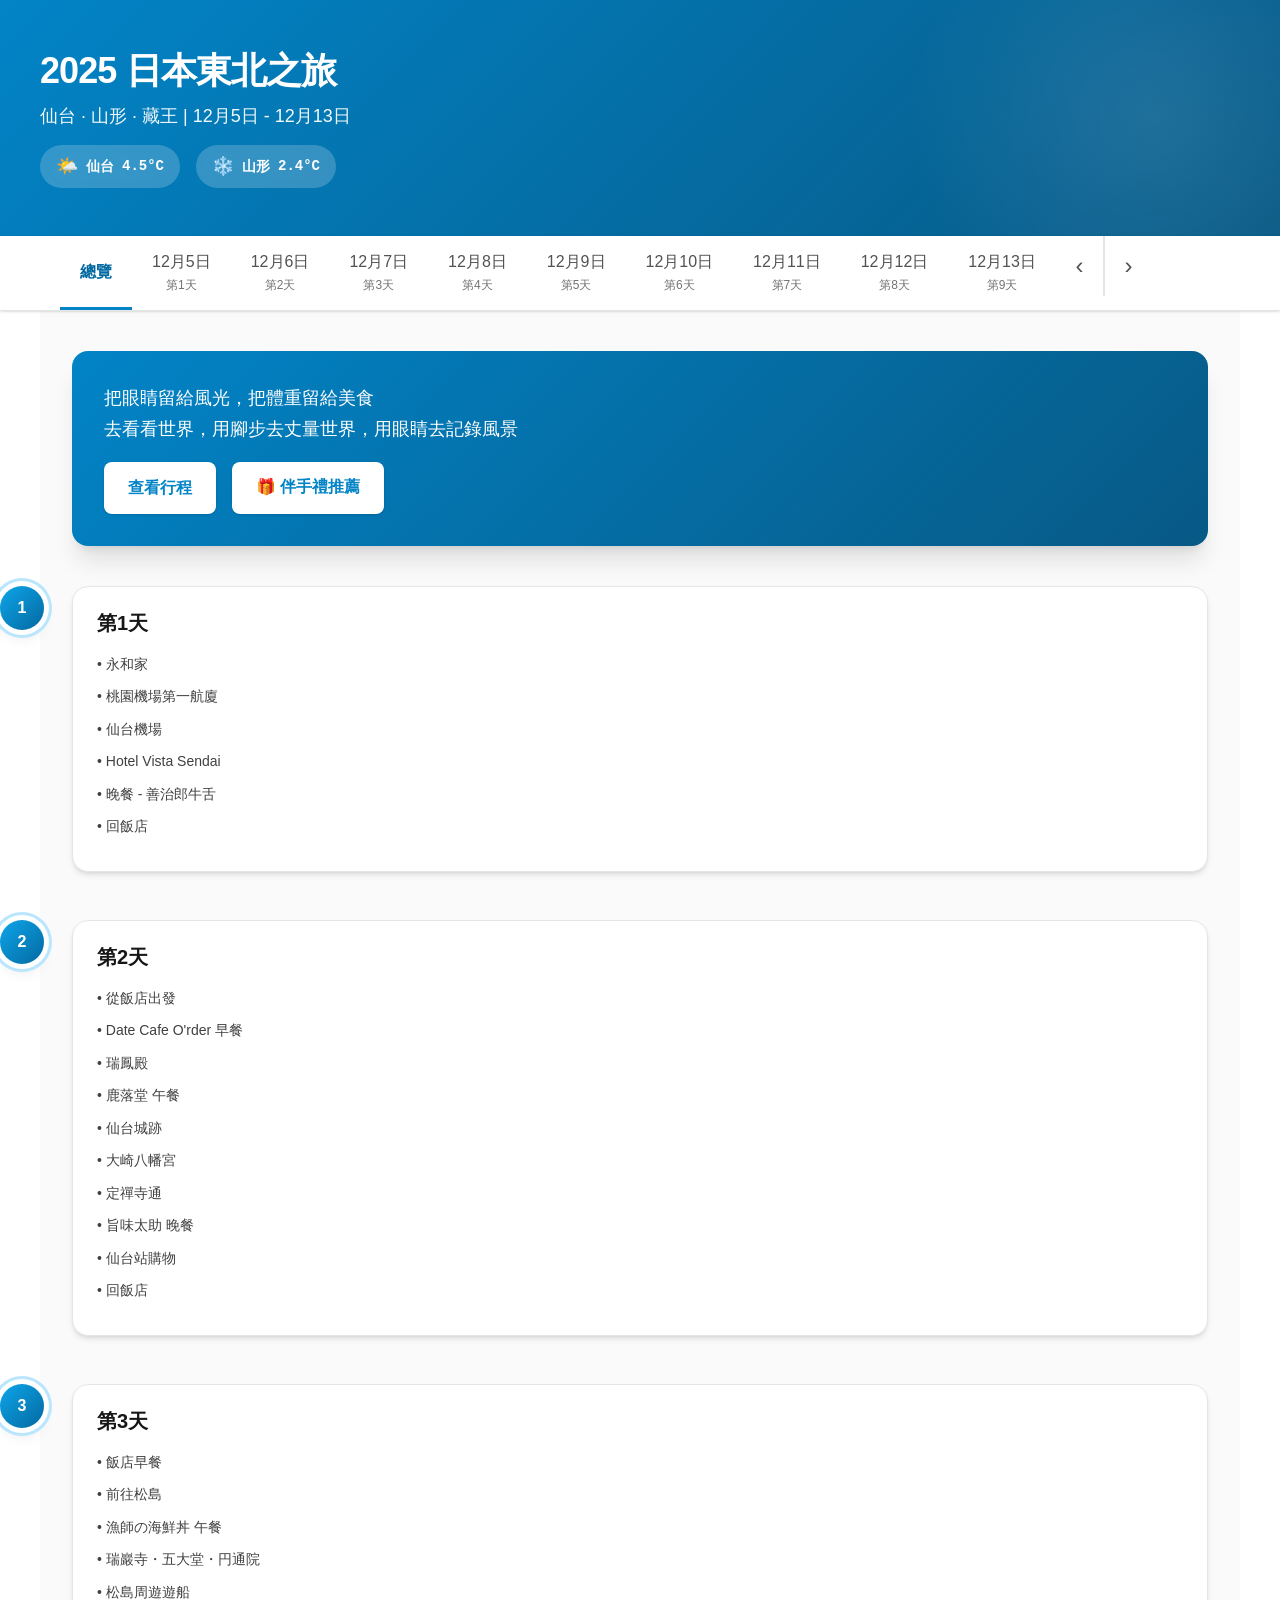
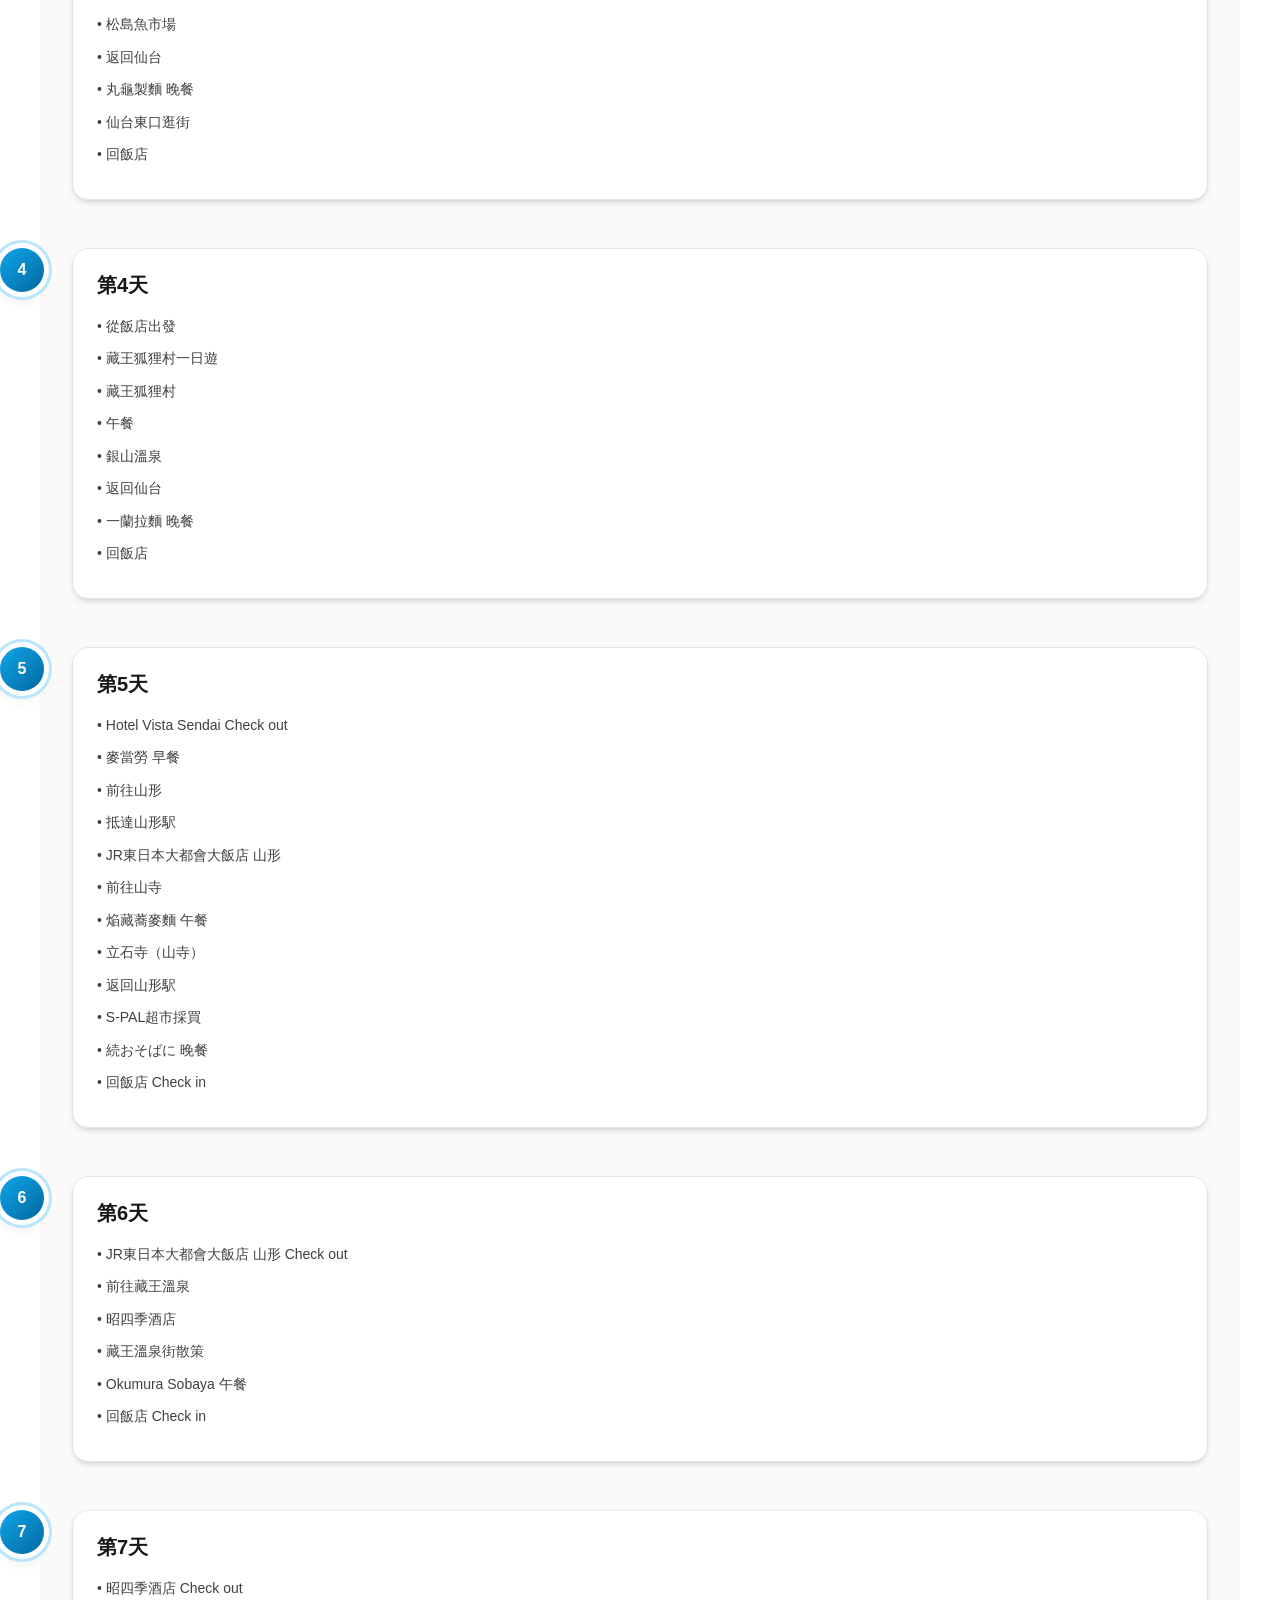
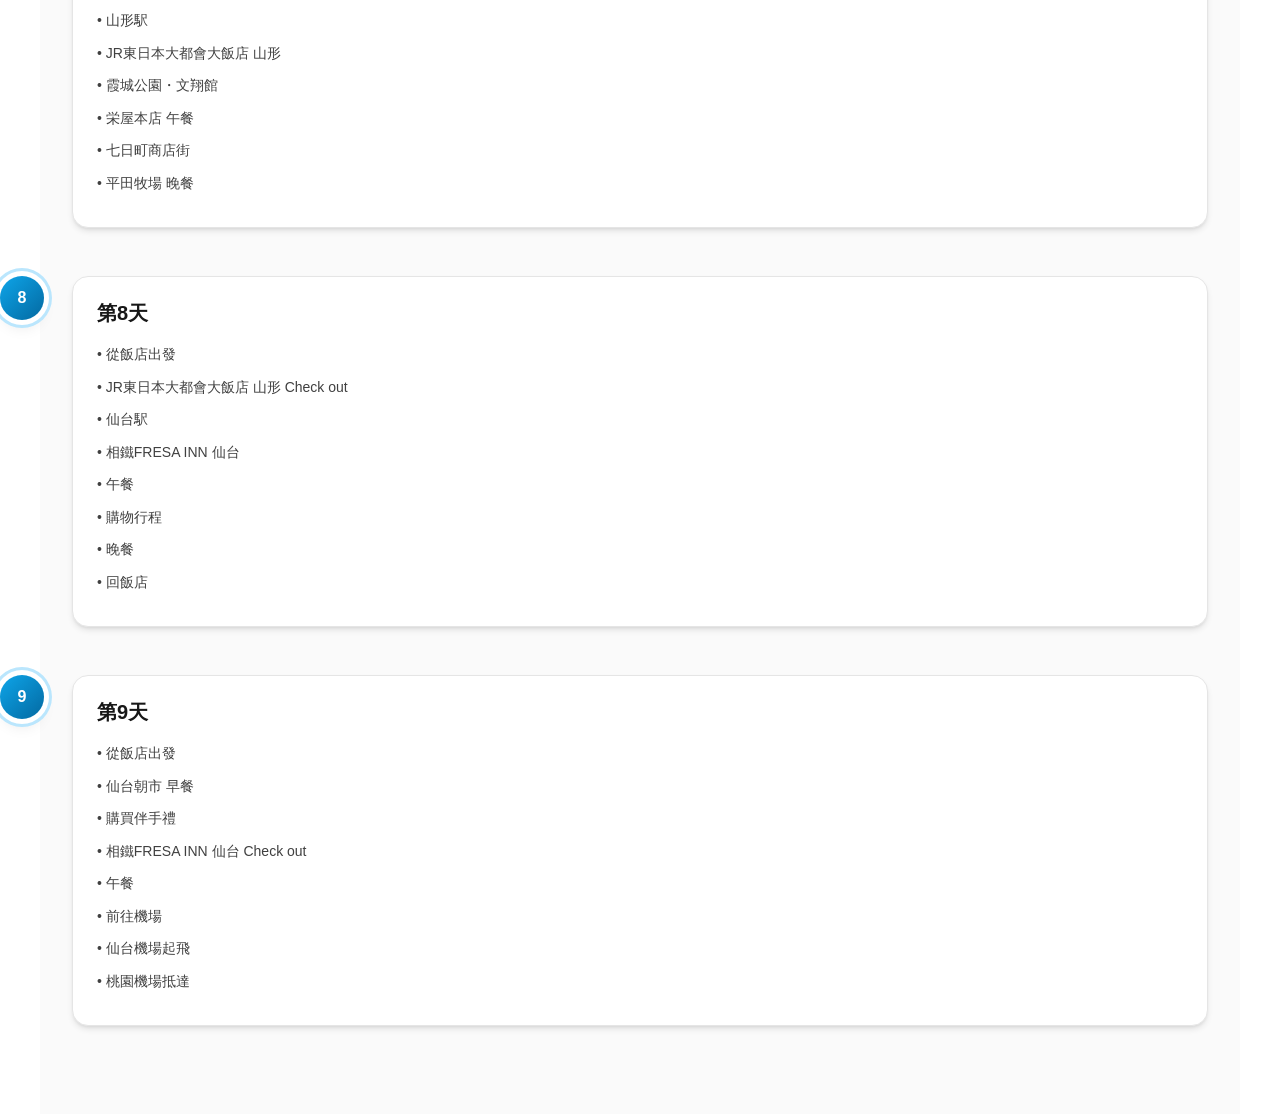
==== index.html @ e62b0684 "feat:init" ====
<!DOCTYPE html>
<html lang="zh-TW">
<head>
    <meta charset="UTF-8">
    <meta name="viewport" content="width=device-width, initial-scale=1.0">
    <title>行程 - 2025日本東北之旅</title>
    <link rel="stylesheet" href="design-system.css?v=5">
</head>
<body>
    <div class="container">
        <!-- Header -->
        <header class="header">
            <div class="header-content">
                <h1 class="header-title">2025 日本東北之旅</h1>
                <p class="header-subtitle">仙台 · 山形 · 藏王 | 12月5日 - 12月13日</p>
                <div class="weather-summary" id="weather-summary"></div>
            </div>
        </header>

        <!-- Tabs -->
        <div class="tabs">
            <button class="tab-btn active" data-tab="overview">總覽</button>
            <button class="tab-btn" data-tab="day-1">12月5日<br><span class="day-label">第1天</span></button>
            <button class="tab-btn" data-tab="day-2">12月6日<br><span class="day-label">第2天</span></button>
            <button class="tab-btn" data-tab="day-3">12月7日<br><span class="day-label">第3天</span></button>
            <button class="tab-btn" data-tab="day-4">12月8日<br><span class="day-label">第4天</span></button>
            <button class="tab-btn" data-tab="day-5">12月9日<br><span class="day-label">第5天</span></button>
            <button class="tab-btn" data-tab="day-6">12月10日<br><span class="day-label">第6天</span></button>
            <button class="tab-btn" data-tab="day-7">12月11日<br><span class="day-label">第7天</span></button>
            <button class="tab-btn" data-tab="day-8">12月12日<br><span class="day-label">第8天</span></button>
            <button class="tab-btn" data-tab="day-9">12月13日<br><span class="day-label">第9天</span></button>
            <button class="nav-arrow left" id="prevTab">‹</button>
            <button class="nav-arrow right" id="nextTab">›</button>
        </div>

        <!-- Content Area -->
        <div class="content">
            <!-- Overview Tab -->
            <div class="tab-content active" id="overview">
                <div class="overview-stats">
                    <p>把眼睛留給風光，把體重留給美食</p>
                    <p>去看看世界，用腳步去丈量世界，用眼睛去記錄風景</p>
                    <div class="overview-buttons">
                        <a href="https://docs.google.com/document/d/1VQ8YaB3IYx-JhTkaLkcdbFJiMRrbsyjpZIm2yDQahhA/edit?tab=t.0" target="_blank" class="overview-btn">查看行程</a>
                        <button onclick="toggleSouvenirs()" class="overview-btn souvenir-btn">🎁 伴手禮推薦</button>
                    </div>
                </div>

                <!-- Souvenirs Section -->
                <div id="souvenirs-section" class="souvenirs-section" style="display: none;">
                    <div class="souvenirs-header">
                        <h2>🎁 精選伴手禮推薦</h2>
                        <p>帶回最道地的仙台・山形風味</p>
                    </div>

                    <!-- Filters -->
                    <div class="souvenir-filters">
                        <div class="filter-group">
                            <label class="filter-label">📍 地區</label>
                            <div id="location-filters" class="filter-buttons"></div>
                        </div>
                        <div class="filter-group">
                            <label class="filter-label">🏷️ 分類</label>
                            <div id="category-filters" class="filter-buttons"></div>
                        </div>
                    </div>

                    <!-- Stats -->
                    <div id="souvenir-stats" class="souvenir-stats"></div>

                    <!-- Grid -->
                    <div id="souvenirs-grid" class="souvenirs-grid"></div>
                </div>

                <div id="overview-timeline"></div>
            </div>

            <!-- Day Tabs -->
            <div class="tab-content" id="day-1">
                <div class="day-header">
                    <h2 class="day-title">第1天</h2>
                    <p class="day-date">2025/12/5 (週五)</p>
                    <p class="day-summary">台北出發 → 仙台機場 → 入住Hotel Vista Sendai → 品嚐仙台名物牛舌</p>
                    <p class="departure-time">出發時間：08:00</p>
                </div>
                <div class="timeline" id="timeline-day-1"></div>
            </div>

            <div class="tab-content" id="day-2">
                <div class="day-header">
                    <h2 class="day-title">第2天</h2>
                    <p class="day-date">2025/12/6 (週六)</p>
                    <p class="day-summary">仙台市區觀光 → 瑞鳳殿 → 仙台城跡 → 大崎八幡宮 → 定禪寺通光之樂章</p>
                    <p class="departure-time">出發時間：09:00</p>
                </div>
                <div class="timeline" id="timeline-day-2"></div>
            </div>

            <div class="tab-content" id="day-3">
                <div class="day-header">
                    <h2 class="day-title">第3天</h2>
                    <p class="day-date">2025/12/7 (週日)</p>
                    <p class="day-summary">松島一日遊 → 松島海岸 → 瑞巖寺・円通院 → 松島遊船 → 海鮮美食</p>
                    <p class="departure-time">出發時間：09:30</p>
                </div>
                <div class="timeline" id="timeline-day-3"></div>
            </div>

            <div class="tab-content" id="day-4">
                <div class="day-header">
                    <h2 class="day-title">第4天</h2>
                    <p class="day-date">2025/12/8 (週一)</p>
                    <p class="day-summary">藏王狐狸村一日遊 → 與狐狸互動 → 銀山溫泉散策 → 大正浪漫街景</p>
                    <p class="departure-time">出發時間：08:30</p>
                </div>
                <div class="timeline" id="timeline-day-4"></div>
            </div>

            <div class="tab-content" id="day-5">
                <div class="day-header">
                    <h2 class="day-title">第5天</h2>
                    <p class="day-date">2025/12/9 (週二)</p>
                    <p class="day-summary">仙台退房 → 前往山形 → 立石寺（山寺）登山 → 入住山形市區飯店</p>
                    <p class="departure-time">出發時間：09:00</p>
                </div>
                <div class="timeline" id="timeline-day-5"></div>
            </div>

            <div class="tab-content" id="day-6">
                <div class="day-header">
                    <h2 class="day-title">第6天</h2>
                    <p class="day-date">2025/12/10 (週三)</p>
                    <p class="day-summary">前往藏王溫泉 → 溫泉街散策 → 入住昭四季溫泉酒店 → 享受溫泉美食</p>
                    <p class="departure-time">出發時間：09:00</p>
                </div>
                <div class="timeline" id="timeline-day-6"></div>
            </div>

            <div class="tab-content" id="day-7">
                <div class="day-header">
                    <h2 class="day-title">第7天</h2>
                    <p class="day-date">2025/12/11 (週四)</p>
                    <p class="day-summary">藏王溫泉退房 → 返回山形市 → 霞城公園・文翔館 → 七日町商店街 → 山形美食</p>
                    <p class="departure-time">出發時間：09:30</p>
                </div>
                <div class="timeline" id="timeline-day-7"></div>
            </div>

            <div class="tab-content" id="day-8">
                <div class="day-header">
                    <h2 class="day-title">第8天</h2>
                    <p class="day-date">2025/12/12 (週五)</p>
                    <p class="day-summary">山形退房 → 返回仙台 → 仙台市區購物 → 入住相鐵FRESA INN</p>
                    <p class="departure-time">出發時間：09:30</p>
                </div>
                <div class="timeline" id="timeline-day-8"></div>
            </div>

            <div class="tab-content" id="day-9">
                <div class="day-header">
                    <h2 class="day-title">第9天</h2>
                    <p class="day-date">2025/12/13 (週六)</p>
                    <p class="day-summary">仙台朝市早餐 → 採購伴手禮 → 前往機場 → 返回台北</p>
                    <p class="departure-time">出發時間：08:30</p>
                </div>
                <div class="timeline" id="timeline-day-9"></div>
            </div>
        </div>

    </div>

    <script src="data-enhanced.js"></script>
    <script src="app-enhanced.js"></script>
</body>
</html>
---- design-system.css ----
/**
 * Design System - Travel Itinerary
 * 基於設計系統原則建立的可擴展、可維護的樣式系統
 */

/* ================================
   DESIGN TOKENS
   ================================ */

:root {
    /* Color Palette - 主色系 */
    --color-primary-100: #e0f2fe;
    --color-primary-200: #bae6fd;
    --color-primary-300: #7dd3fc;
    --color-primary-400: #38bdf8;
    --color-primary-500: #0ea5e9;
    --color-primary-600: #0284c7;
    --color-primary-700: #0369a1;
    --color-primary-800: #075985;
    --color-primary-900: #0c4a6e;

    /* Neutral - 中性色 */
    --color-neutral-50: #fafafa;
    --color-neutral-100: #f5f5f5;
    --color-neutral-200: #e5e5e5;
    --color-neutral-300: #d4d4d4;
    --color-neutral-400: #a3a3a3;
    --color-neutral-500: #737373;
    --color-neutral-600: #525252;
    --color-neutral-700: #404040;
    --color-neutral-800: #262626;
    --color-neutral-900: #171717;

    /* Accent Colors - 輔助色 */
    --color-accent-amber: #f59e0b;
    --color-accent-emerald: #10b981;
    --color-accent-rose: #f43f5e;
    --color-accent-violet: #8b5cf6;

    /* Semantic Colors - 語意色 */
    --color-success: var(--color-accent-emerald);
    --color-warning: var(--color-accent-amber);
    --color-error: var(--color-accent-rose);
    --color-info: var(--color-primary-500);

    /* Typography Scale - 字體比例 */
    --font-family-base: -apple-system, BlinkMacSystemFont, 'Segoe UI', 'Microsoft JhengHei', 'PingFang TC', 'Noto Sans TC', sans-serif;
    --font-family-heading: 'SF Pro Display', -apple-system, BlinkMacSystemFont, 'Microsoft JhengHei', sans-serif;

    --font-size-xs: 0.75rem;      /* 12px */
    --font-size-sm: 0.875rem;     /* 14px */
    --font-size-base: 1rem;       /* 16px */
    --font-size-lg: 1.125rem;     /* 18px */
    --font-size-xl: 1.25rem;      /* 20px */
    --font-size-2xl: 1.5rem;      /* 24px */
    --font-size-3xl: 1.875rem;    /* 30px */
    --font-size-4xl: 2.25rem;     /* 36px */
    --font-size-5xl: 3rem;        /* 48px */

    --font-weight-normal: 400;
    --font-weight-medium: 500;
    --font-weight-semibold: 600;
    --font-weight-bold: 700;

    --line-height-tight: 1.25;
    --line-height-normal: 1.5;
    --line-height-relaxed: 1.75;

    /* Spacing Scale - 間距系統 (8pt Grid) */
    --spacing-1: 0.25rem;   /* 4px */
    --spacing-2: 0.5rem;    /* 8px */
    --spacing-3: 0.75rem;   /* 12px */
    --spacing-4: 1rem;      /* 16px */
    --spacing-5: 1.25rem;   /* 20px */
    --spacing-6: 1.5rem;    /* 24px */
    --spacing-8: 2rem;      /* 32px */
    --spacing-10: 2.5rem;   /* 40px */
    --spacing-12: 3rem;     /* 48px */
    --spacing-16: 4rem;     /* 64px */
    --spacing-20: 5rem;     /* 80px */

    /* Border Radius - 圓角 */
    --radius-none: 0;
    --radius-sm: 0.25rem;   /* 4px */
    --radius-base: 0.5rem;  /* 8px */
    --radius-md: 0.75rem;   /* 12px */
    --radius-lg: 1rem;      /* 16px */
    --radius-xl: 1.5rem;    /* 24px */
    --radius-full: 9999px;

    /* Shadows - 陰影系統 */
    --shadow-xs: 0 1px 2px 0 rgba(0, 0, 0, 0.05);
    --shadow-sm: 0 1px 3px 0 rgba(0, 0, 0, 0.1), 0 1px 2px -1px rgba(0, 0, 0, 0.1);
    --shadow-base: 0 4px 6px -1px rgba(0, 0, 0, 0.1), 0 2px 4px -2px rgba(0, 0, 0, 0.1);
    --shadow-md: 0 10px 15px -3px rgba(0, 0, 0, 0.1), 0 4px 6px -4px rgba(0, 0, 0, 0.1);
    --shadow-lg: 0 20px 25px -5px rgba(0, 0, 0, 0.1), 0 8px 10px -6px rgba(0, 0, 0, 0.1);
    --shadow-xl: 0 25px 50px -12px rgba(0, 0, 0, 0.25);

    /* Z-index Scale - 層級系統 */
    --z-index-base: 1;
    --z-index-dropdown: 10;
    --z-index-sticky: 100;
    --z-index-fixed: 200;
    --z-index-modal: 300;
    --z-index-tooltip: 400;

    /* Transitions - 動畫時間 */
    --transition-fast: 150ms;
    --transition-base: 250ms;
    --transition-slow: 350ms;
    --transition-timing: cubic-bezier(0.4, 0, 0.2, 1);
}

/* ================================
   BASE STYLES
   ================================ */

* {
    margin: 0;
    padding: 0;
    box-sizing: border-box;
}

html {
    font-size: 16px;
    -webkit-font-smoothing: antialiased;
    -moz-osx-font-smoothing: grayscale;
}

body {
    font-family: var(--font-family-base);
    font-size: var(--font-size-base);
    line-height: var(--line-height-normal);
    color: var(--color-neutral-900);
    background: var(--color-neutral-50);
    min-height: 100vh;
}

/* ================================
   LAYOUT COMPONENTS
   ================================ */

.container {
    max-width: 1280px;
    margin: 0 auto;
    background: white;
    min-height: 100vh;
    box-shadow: var(--shadow-xl);
}

/* ================================
   HEADER COMPONENT
   ================================ */

.header {
    background: linear-gradient(135deg, var(--color-primary-600) 0%, var(--color-primary-800) 100%);
    padding: var(--spacing-12) var(--spacing-8);
    color: white;
    position: relative;
    overflow: hidden;
}

.header::after {
    content: '';
    position: absolute;
    top: -50%;
    right: -10%;
    width: 40%;
    height: 200%;
    background: radial-gradient(circle, rgba(255,255,255,0.1) 0%, transparent 70%);
    transform: rotate(-15deg);
}

.header-content {
    position: relative;
    z-index: var(--z-index-base);
    max-width: 1200px;
    margin: 0 auto;
}

.header-title {
    font-family: var(--font-family-heading);
    font-size: var(--font-size-4xl);
    font-weight: var(--font-weight-bold);
    line-height: var(--line-height-tight);
    margin-bottom: var(--spacing-2);
    letter-spacing: -0.025em;
}

.header-subtitle {
    font-size: var(--font-size-lg);
    font-weight: var(--font-weight-normal);
    opacity: 0.95;
    line-height: var(--line-height-relaxed);
    margin-bottom: var(--spacing-3);
}

.weather-summary {
    display: flex;
    gap: var(--spacing-4);
    margin-top: var(--spacing-3);
}

.weather-item {
    display: inline-flex;
    align-items: center;
    gap: var(--spacing-2);
    background: rgba(255, 255, 255, 0.2);
    padding: var(--spacing-2) var(--spacing-4);
    border-radius: var(--radius-full);
    font-size: var(--font-size-sm);
    backdrop-filter: blur(8px);
}

.weather-icon {
    font-size: var(--font-size-lg);
}

.weather-location {
    font-weight: var(--font-weight-semibold);
}

.weather-temp {
    font-weight: var(--font-weight-bold);
    font-family: monospace;
}

/* ================================
   NAVIGATION TABS
   ================================ */

.tabs {
    display: flex;
    overflow-x: auto;
    background: white;
    border-bottom: 1px solid var(--color-neutral-200);
    position: sticky;
    top: 0;
    z-index: var(--z-index-sticky);
    box-shadow: var(--shadow-sm);
    padding: 0 60px;
    scrollbar-width: thin;
    scrollbar-color: var(--color-neutral-300) var(--color-neutral-100);
}

.tabs::-webkit-scrollbar {
    height: 3px;
}

.tabs::-webkit-scrollbar-track {
    background: var(--color-neutral-100);
}

.tabs::-webkit-scrollbar-thumb {
    background: var(--color-neutral-300);
    border-radius: var(--radius-full);
}

.tab-btn {
    flex-shrink: 0;
    background: none;
    border: none;
    padding: var(--spacing-4) var(--spacing-5);
    font-size: var(--font-size-base);
    font-weight: var(--font-weight-medium);
    color: var(--color-neutral-600);
    cursor: pointer;
    position: relative;
    transition: all 0.3s cubic-bezier(0.4, 0, 0.2, 1);
    white-space: nowrap;
}

.tab-btn:hover {
    transform: translateY(-2px);
    color: var(--color-primary-600);
}

.tab-btn::after {
    content: '';
    position: absolute;
    bottom: 0;
    left: 0;
    right: 0;
    height: 3px;
    background: var(--color-primary-600);
    transform: scaleX(0);
    transition: transform var(--transition-base) var(--transition-timing);
}

.tab-btn:hover {
    color: var(--color-primary-600);
    background: var(--color-primary-50);
}

.tab-btn.active {
    color: var(--color-primary-700);
    font-weight: var(--font-weight-semibold);
}

.tab-btn.active::after {
    transform: scaleX(1);
}

.day-label {
    display: block;
    font-size: var(--font-size-xs);
    font-weight: var(--font-weight-normal);
    color: var(--color-neutral-500);
    margin-top: var(--spacing-1);
}

.nav-arrow {
    position: sticky;
    width: 48px;
    height: 60px;
    background: linear-gradient(90deg, white 70%, transparent);
    border: none;
    border-radius: 0;
    display: flex;
    align-items: center;
    justify-content: center;
    cursor: pointer;
    z-index: var(--z-index-sticky);
    transition: all 0.3s cubic-bezier(0.4, 0, 0.2, 1);
    font-size: var(--font-size-2xl);
    color: var(--color-neutral-600);
    flex-shrink: 0;
}

.nav-arrow:hover {
    background: var(--color-primary-600);
    color: white;
    transform: scale(1.1);
}

.nav-arrow:active {
    transform: scale(0.95);
}

.nav-arrow:hover.right {
    background: linear-gradient(270deg, var(--color-primary-600) 70%, transparent);
}

.nav-arrow.left {
    left: 0;
    background: linear-gradient(90deg, white 70%, transparent);
    border-right: 1px solid var(--color-neutral-200);
}

.nav-arrow.right {
    right: 0;
    background: linear-gradient(270deg, white 70%, transparent);
    border-left: 1px solid var(--color-neutral-200);
}

/* ================================
   CONTENT AREA
   ================================ */

.content {
    padding: var(--spacing-10) var(--spacing-8);
    max-width: 1200px;
    margin: 0 auto;
    background: var(--color-neutral-50);
}

.tab-content {
    display: none;
    opacity: 0;
    transform: translateY(10px);
    transition: opacity 0.3s ease, transform 0.3s ease;
    animation: fadeSlideIn var(--transition-slow) var(--transition-timing);
}

.tab-content.active {
    display: block;
    opacity: 1;
    transform: translateY(0);
}

@keyframes fadeSlideIn {
    from {
        opacity: 0;
        transform: translateY(16px);
    }
    to {
        opacity: 1;
        transform: translateY(0);
    }
}

@keyframes fadeInUp {
    from {
        opacity: 0;
        transform: translateY(30px);
    }
    to {
        opacity: 1;
        transform: translateY(0);
    }
}

@keyframes fadeInLeft {
    from {
        opacity: 0;
        transform: translateX(-30px);
    }
    to {
        opacity: 1;
        transform: translateX(0);
    }
}

@keyframes fadeInRight {
    from {
        opacity: 0;
        transform: translateX(30px);
    }
    to {
        opacity: 1;
        transform: translateX(0);
    }
}

@keyframes scaleIn {
    from {
        opacity: 0;
        transform: scale(0.9);
    }
    to {
        opacity: 1;
        transform: scale(1);
    }
}

@keyframes shimmer {
    0% {
        background-position: -1000px 0;
    }
    100% {
        background-position: 1000px 0;
    }
}

/* ================================
   OVERVIEW SECTION
   ================================ */

.overview-stats {
    background: linear-gradient(135deg, var(--color-primary-600), var(--color-primary-800));
    color: white;
    padding: var(--spacing-8);
    border-radius: var(--radius-lg);
    margin-bottom: var(--spacing-10);
    box-shadow: var(--shadow-lg);
    font-size: var(--font-size-lg);
    line-height: var(--line-height-relaxed);
    animation: fadeInUp 0.8s ease-out;
}

.overview-stats strong {
    font-weight: var(--font-weight-bold);
    color: var(--color-accent-amber);
}

.overview-buttons {
    display: flex;
    gap: var(--spacing-4);
    margin-top: var(--spacing-4);
    flex-wrap: wrap;
}

.overview-btn {
    display: inline-block;
    padding: var(--spacing-3) var(--spacing-6);
    background: white;
    color: var(--color-primary-600);
    text-decoration: none;
    border-radius: var(--radius-base);
    font-weight: var(--font-weight-semibold);
    transition: all 0.3s cubic-bezier(0.4, 0, 0.2, 1);
    box-shadow: var(--shadow-sm);
    border: none;
    cursor: pointer;
    font-size: var(--font-size-base);
    font-family: inherit;
}

.overview-btn:hover {
    background: var(--color-neutral-50);
    transform: translateY(-2px);
    box-shadow: var(--shadow-md);
}

/* ================================
   SOUVENIRS SECTION
   ================================ */

.souvenirs-section {
    background: white;
    border-radius: var(--radius-lg);
    padding: var(--spacing-8);
    margin-bottom: var(--spacing-8);
    box-shadow: var(--shadow-lg);
    opacity: 0;
    max-height: 0;
    overflow: hidden;
    transition: all 0.5s cubic-bezier(0.4, 0, 0.2, 1);
}

.souvenirs-section.active {
    opacity: 1;
    max-height: 3000px;
    margin-bottom: var(--spacing-10);
}

.souvenirs-header {
    text-align: center;
    margin-bottom: var(--spacing-8);
}

.souvenirs-header h2 {
    font-size: var(--font-size-3xl);
    font-weight: var(--font-weight-bold);
    color: var(--color-primary-700);
    margin-bottom: var(--spacing-3);
}

.souvenirs-header p {
    font-size: var(--font-size-lg);
    color: var(--color-neutral-600);
}

.souvenir-filters {
    margin-bottom: var(--spacing-8);
}

.filter-group {
    margin-bottom: var(--spacing-6);
}

.filter-label {
    display: block;
    font-weight: var(--font-weight-semibold);
    color: var(--color-primary-700);
    margin-bottom: var(--spacing-3);
    font-size: var(--font-size-lg);
}

.filter-buttons {
    display: flex;
    flex-wrap: wrap;
    gap: var(--spacing-3);
}

.filter-btn {
    padding: var(--spacing-2) var(--spacing-4);
    border: 2px solid var(--color-neutral-300);
    background: white;
    color: var(--color-neutral-700);
    border-radius: var(--radius-full);
    font-size: var(--font-size-sm);
    font-weight: var(--font-weight-medium);
    cursor: pointer;
    transition: all 0.3s cubic-bezier(0.4, 0, 0.2, 1);
    font-family: inherit;
}

.filter-btn:hover {
    border-color: var(--color-primary-400);
    transform: translateY(-2px);
    box-shadow: var(--shadow-sm);
}

.filter-btn.active {
    background: linear-gradient(135deg, var(--color-primary-500), var(--color-primary-700));
    color: white;
    border-color: var(--color-primary-600);
    box-shadow: var(--shadow-md);
}

.souvenir-stats {
    text-align: center;
    padding: var(--spacing-4);
    background: var(--color-primary-50);
    border-radius: var(--radius-base);
    margin-bottom: var(--spacing-6);
    font-size: var(--font-size-base);
    color: var(--color-primary-700);
    font-weight: var(--font-weight-semibold);
    animation: fadeInUp 0.5s ease-out;
}

.souvenirs-grid {
    display: grid;
    grid-template-columns: repeat(auto-fill, minmax(340px, 1fr));
    gap: var(--spacing-6);
}

.souvenir-card {
    background: white;
    border-radius: var(--radius-lg);
    padding: var(--spacing-6);
    border: 2px solid var(--color-neutral-200);
    transition: all 0.3s cubic-bezier(0.4, 0, 0.2, 1);
    opacity: 0;
    transform: translateY(20px);
    animation: fadeInUp 0.6s ease-out forwards;
}

.souvenir-card:nth-child(1) { animation-delay: 0.1s; }
.souvenir-card:nth-child(2) { animation-delay: 0.2s; }
.souvenir-card:nth-child(3) { animation-delay: 0.3s; }
.souvenir-card:nth-child(4) { animation-delay: 0.4s; }
.souvenir-card:nth-child(5) { animation-delay: 0.5s; }
.souvenir-card:nth-child(6) { animation-delay: 0.6s; }

.souvenir-card:hover {
    transform: translateY(-8px);
    box-shadow: 0 20px 25px -5px rgba(0, 0, 0, 0.1), 0 10px 10px -5px rgba(0, 0, 0, 0.04);
    border-color: var(--color-primary-400);
}

.souvenir-card-header {
    border-bottom: 2px solid var(--color-neutral-100);
    padding-bottom: var(--spacing-4);
    margin-bottom: var(--spacing-4);
}

.souvenir-name {
    font-size: var(--font-size-xl);
    font-weight: var(--font-weight-bold);
    color: var(--color-primary-700);
    margin-bottom: var(--spacing-2);
}

.souvenir-name-en {
    font-size: var(--font-size-sm);
    color: var(--color-neutral-500);
    font-style: italic;
    margin-bottom: var(--spacing-2);
}

.souvenir-rating {
    font-size: var(--font-size-lg);
    margin-bottom: var(--spacing-3);
}

.souvenir-description {
    color: var(--color-neutral-700);
    line-height: var(--line-height-relaxed);
    margin-bottom: var(--spacing-4);
}

.souvenir-info {
    display: flex;
    flex-direction: column;
    gap: var(--spacing-3);
}

.souvenir-info-item {
    display: flex;
    align-items: flex-start;
    gap: var(--spacing-2);
}

.souvenir-info-label {
    font-weight: var(--font-weight-semibold);
    color: var(--color-primary-600);
    min-width: 60px;
}

.souvenir-info-value {
    color: var(--color-neutral-700);
    flex: 1;
}

.souvenir-tips {
    margin-top: var(--spacing-4);
    padding: var(--spacing-4);
    background: var(--color-primary-50);
    border-radius: var(--radius-base);
    border-left: 3px solid var(--color-primary-500);
}

.souvenir-tips-title {
    font-weight: var(--font-weight-semibold);
    color: var(--color-primary-700);
    margin-bottom: var(--spacing-2);
    font-size: var(--font-size-sm);
}

.souvenir-tips-list {
    list-style: none;
    padding: 0;
    margin: 0;
}

.souvenir-tips-list li {
    font-size: var(--font-size-sm);
    color: var(--color-neutral-700);
    padding-left: var(--spacing-4);
    position: relative;
    line-height: var(--line-height-relaxed);
}

.souvenir-tips-list li::before {
    content: '•';
    position: absolute;
    left: 0;
    color: var(--color-primary-500);
    font-weight: var(--font-weight-bold);
}

/* ================================
   DAY HEADER
   ================================ */

.day-header {
    background: white;
    padding: var(--spacing-8);
    border-radius: var(--radius-lg);
    margin-bottom: var(--spacing-8);
    box-shadow: var(--shadow-base);
    border: 1px solid var(--color-neutral-200);
    display: grid;
    grid-template-columns: 1fr auto;
    gap: var(--spacing-6);
    align-items: center;
}

.day-title {
    font-family: var(--font-family-heading);
    font-size: var(--font-size-3xl);
    font-weight: var(--font-weight-bold);
    color: var(--color-primary-700);
    line-height: var(--line-height-tight);
    margin-bottom: var(--spacing-2);
}

.day-date {
    font-size: var(--font-size-base);
    color: var(--color-neutral-600);
    font-weight: var(--font-weight-medium);
}

.day-summary {
    font-size: var(--font-size-base);
    color: var(--color-neutral-700);
    line-height: var(--line-height-relaxed);
    margin: var(--spacing-3) 0;
    padding: var(--spacing-4);
    background: linear-gradient(135deg, rgba(59, 130, 246, 0.05), rgba(147, 51, 234, 0.05));
    border-radius: var(--radius-base);
    border-left: 3px solid var(--color-primary-500);
}

.departure-time {
    font-size: var(--font-size-xl);
    font-weight: var(--font-weight-semibold);
    color: var(--color-neutral-900);
    padding: var(--spacing-3) var(--spacing-6);
    background: var(--color-neutral-100);
    border-radius: var(--radius-base);
    border-left: 4px solid var(--color-primary-600);
}

/* ================================
   TIMELINE COMPONENT
   ================================ */

.timeline {
    position: relative;
    padding-left: 180px;
}

.timeline::before {
    content: '';
    position: absolute;
    left: 110px;
    top: 22px;
    bottom: 0;
    width: 3px;
    background: linear-gradient(
        to bottom,
        var(--color-primary-300) 0%,
        var(--color-primary-500) 50%,
        var(--color-primary-700) 100%
    );
    border-radius: var(--radius-full);
}

.timeline-item {
    position: relative;
    margin-bottom: var(--spacing-12);
    opacity: 0;
    animation: fadeInUp 0.6s ease-out forwards;
}

.timeline-item:nth-child(1) { animation-delay: 0.1s; }
.timeline-item:nth-child(2) { animation-delay: 0.2s; }
.timeline-item:nth-child(3) { animation-delay: 0.3s; }
.timeline-item:nth-child(4) { animation-delay: 0.4s; }
.timeline-item:nth-child(5) { animation-delay: 0.5s; }
.timeline-item:nth-child(6) { animation-delay: 0.6s; }
.timeline-item:nth-child(7) { animation-delay: 0.7s; }
.timeline-item:nth-child(8) { animation-delay: 0.8s; }
.timeline-item:nth-child(9) { animation-delay: 0.9s; }
.timeline-item:nth-child(n+10) { animation-delay: 1s; }

.timeline-time {
    position: absolute;
    left: -180px;
    top: 0;
    width: 90px;
    font-size: var(--font-size-lg);
    font-weight: var(--font-weight-bold);
    color: var(--color-primary-700);
    text-align: right;
    font-variant-numeric: tabular-nums;
    background: var(--color-primary-50);
    padding: var(--spacing-2) var(--spacing-3);
    border-radius: var(--radius-base);
    border: 2px solid var(--color-primary-200);
}

.timeline-marker {
    position: absolute;
    left: -72px;
    top: 0;
    width: 44px;
    height: 44px;
    background: linear-gradient(135deg, var(--color-primary-500), var(--color-primary-700));
    color: white;
    border-radius: var(--radius-full);
    display: flex;
    align-items: center;
    justify-content: center;
    font-size: var(--font-size-base);
    font-weight: var(--font-weight-bold);
    box-shadow: 0 0 0 5px white, 0 0 0 8px var(--color-primary-200), var(--shadow-md);
    z-index: var(--z-index-dropdown);
    animation: scaleIn 0.5s cubic-bezier(0.34, 1.56, 0.64, 1) backwards;
    transition: transform 0.3s ease;
}

.timeline-item:nth-child(1) .timeline-marker { animation-delay: 0.15s; }
.timeline-item:nth-child(2) .timeline-marker { animation-delay: 0.25s; }
.timeline-item:nth-child(3) .timeline-marker { animation-delay: 0.35s; }
.timeline-item:nth-child(4) .timeline-marker { animation-delay: 0.45s; }
.timeline-item:nth-child(5) .timeline-marker { animation-delay: 0.55s; }
.timeline-item:nth-child(6) .timeline-marker { animation-delay: 0.65s; }
.timeline-item:nth-child(7) .timeline-marker { animation-delay: 0.75s; }
.timeline-item:nth-child(8) .timeline-marker { animation-delay: 0.85s; }
.timeline-item:nth-child(9) .timeline-marker { animation-delay: 0.95s; }
.timeline-item:nth-child(n+10) .timeline-marker { animation-delay: 1.05s; }

.timeline-item:hover .timeline-marker {
    transform: scale(1.15) rotate(5deg);
}

.timeline-transport {
    position: relative;
    padding: var(--spacing-5) 0;
    margin: var(--spacing-6) 0;
    display: flex;
    align-items: center;
    gap: var(--spacing-4);
}

.transport-icon {
    width: 56px;
    height: 56px;
    background: var(--color-neutral-100);
    border-radius: var(--radius-md);
    display: flex;
    align-items: center;
    justify-content: center;
    font-size: var(--font-size-3xl);
    flex-shrink: 0;
}

.transport-duration {
    font-size: var(--font-size-base);
    font-weight: var(--font-weight-semibold);
    color: var(--color-neutral-700);
    text-decoration: none;
    transition: color 0.2s ease;
}

.transport-duration:hover {
    color: var(--color-primary-600);
    text-decoration: underline;
}

/* ================================
   CARD COMPONENT
   ================================ */

.timeline-card {
    background: white;
    border-radius: var(--radius-lg);
    padding: var(--spacing-6);
    box-shadow: var(--shadow-base);
    border: 1px solid var(--color-neutral-200);
    transition: all 0.3s cubic-bezier(0.4, 0, 0.2, 1);
    position: relative;
    overflow: hidden;
}

.timeline-card::before {
    content: '';
    position: absolute;
    top: 0;
    left: -100%;
    width: 100%;
    height: 100%;
    background: linear-gradient(
        90deg,
        transparent,
        rgba(59, 130, 246, 0.1),
        transparent
    );
    transition: left 0.5s ease;
}

.timeline-card:hover::before {
    left: 100%;
}

.timeline-card:hover {
    box-shadow: 0 20px 25px -5px rgba(0, 0, 0, 0.1), 0 10px 10px -5px rgba(0, 0, 0, 0.04);
    transform: translateY(-4px) scale(1.01);
    border-color: var(--color-primary-400);
}

.card-header {
    display: flex;
    gap: var(--spacing-5);
    margin-bottom: var(--spacing-4);
}

.card-image {
    width: 100%;
    height: 200px;
    border-radius: var(--radius-md) var(--radius-md) 0 0;
    background: var(--color-neutral-100);
    background-size: cover;
    background-position: center;
    overflow: hidden;
}

.card-image img {
    width: 100%;
    height: 100%;
    object-fit: cover;
}

.card-content {
    flex: 1;
    min-width: 0;
}

.card-title {
    font-size: var(--font-size-xl);
    font-weight: var(--font-weight-bold);
    color: var(--color-neutral-900);
    line-height: var(--line-height-tight);
    margin-bottom: var(--spacing-2);
}

.card-title.clickable {
    cursor: pointer;
    transition: color 0.2s ease;
}

.card-title.clickable:hover {
    color: var(--color-primary-600);
    text-decoration: underline;
}

.card-duration {
    font-size: var(--font-size-sm);
    font-weight: var(--font-weight-semibold);
    color: var(--color-accent-amber);
}

.card-menu {
    background: none;
    border: none;
    width: 32px;
    height: 32px;
    border-radius: var(--radius-base);
    display: flex;
    align-items: center;
    justify-content: center;
    cursor: pointer;
    color: var(--color-neutral-400);
    transition: all var(--transition-fast) var(--transition-timing);
    font-size: var(--font-size-xl);
}

.card-menu:hover {
    background: var(--color-neutral-100);
    color: var(--color-neutral-700);
}

.card-info {
    margin-top: var(--spacing-4);
    font-size: var(--font-size-sm);
    line-height: var(--line-height-relaxed);
    color: var(--color-neutral-700);
}

.card-info p {
    margin-bottom: var(--spacing-2);
}

.navigation-btn {
    position: absolute;
    right: var(--spacing-6);
    bottom: var(--spacing-6);
    width: 44px;
    height: 44px;
    background: var(--color-primary-600);
    border: none;
    border-radius: var(--radius-md);
    color: white;
    font-size: var(--font-size-2xl);
    cursor: pointer;
    display: flex;
    align-items: center;
    justify-content: center;
    box-shadow: var(--shadow-base);
    transition: all var(--transition-base) var(--transition-timing);
    text-decoration: none;
}

.navigation-btn:hover {
    background: var(--color-primary-700);
    transform: scale(1.05);
    box-shadow: var(--shadow-md);
}

.navigation-btn:active {
    transform: scale(0.95);
}

/* ================================
   WEATHER & DURATION BADGES
   ================================ */

.weather-badge {
    position: absolute;
    top: var(--spacing-2);
    right: var(--spacing-2);
    background: linear-gradient(135deg, var(--color-primary-500), var(--color-primary-600));
    color: white;
    padding: var(--spacing-1) var(--spacing-2);
    border-radius: var(--radius-base);
    font-size: var(--font-size-xs);
    font-weight: var(--font-weight-semibold);
    box-shadow: var(--shadow-sm);
}

.stay-duration {
    font-size: var(--font-size-sm);
    color: var(--color-accent-amber);
    font-weight: var(--font-weight-semibold);
    margin-top: var(--spacing-1);
}

/* ================================
   FLIGHT INFO
   ================================ */

.flight-info {
    margin-top: var(--spacing-4);
    padding: var(--spacing-4);
    background: var(--color-primary-50);
    border-radius: var(--radius-md);
    border-left: 4px solid var(--color-primary-600);
}

.flight-badge {
    display: flex;
    gap: var(--spacing-3);
    margin-bottom: var(--spacing-2);
}

.flight-airline {
    font-weight: var(--font-weight-bold);
    color: var(--color-primary-700);
}

.flight-number {
    font-family: monospace;
    background: white;
    padding: var(--spacing-1) var(--spacing-2);
    border-radius: var(--radius-sm);
    font-size: var(--font-size-sm);
}

.flight-time {
    display: flex;
    align-items: center;
    gap: var(--spacing-2);
    font-size: var(--font-size-sm);
    color: var(--color-neutral-700);
}

.flight-arrow {
    color: var(--color-primary-600);
}

/* ================================
   MODAL / POPUP
   ================================ */

.modal-overlay {
    position: fixed;
    top: 0;
    left: 0;
    right: 0;
    bottom: 0;
    background: rgba(0, 0, 0, 0.6);
    backdrop-filter: blur(4px);
    display: flex;
    align-items: center;
    justify-content: center;
    z-index: var(--z-index-modal);
    padding: var(--spacing-4);
    animation: fadeIn var(--transition-base) var(--transition-timing);
}

.modal-content {
    background: white;
    border-radius: var(--radius-lg);
    max-width: 600px;
    width: 100%;
    max-height: 90vh;
    overflow-y: auto;
    box-shadow: var(--shadow-xl);
    animation: slideUp var(--transition-base) var(--transition-timing);
}

@keyframes fadeIn {
    from { opacity: 0; }
    to { opacity: 1; }
}

@keyframes slideUp {
    from {
        opacity: 0;
        transform: translateY(20px);
    }
    to {
        opacity: 1;
        transform: translateY(0);
    }
}

.modal-header {
    display: flex;
    justify-content: space-between;
    align-items: center;
    padding: var(--spacing-6);
    border-bottom: 1px solid var(--color-neutral-200);
    position: sticky;
    top: 0;
    background: white;
    z-index: 1;
}

.modal-header h2 {
    font-size: var(--font-size-2xl);
    font-weight: var(--font-weight-bold);
    color: var(--color-primary-700);
}

.modal-close {
    width: 36px;
    height: 36px;
    border-radius: var(--radius-full);
    border: none;
    background: var(--color-neutral-100);
    color: var(--color-neutral-600);
    font-size: var(--font-size-xl);
    cursor: pointer;
    display: flex;
    align-items: center;
    justify-content: center;
    transition: all var(--transition-fast) var(--transition-timing);
}

.modal-close:hover {
    background: var(--color-danger);
    color: white;
    transform: rotate(90deg);
}

.modal-body {
    padding: var(--spacing-6);
}

.detail-section {
    margin-bottom: var(--spacing-6);
}

.detail-section:last-child {
    margin-bottom: 0;
}

.detail-section h3 {
    font-size: var(--font-size-lg);
    font-weight: var(--font-weight-semibold);
    color: var(--color-neutral-800);
    margin-bottom: var(--spacing-3);
    display: flex;
    align-items: center;
    gap: var(--spacing-2);
}

.detail-section p {
    font-size: var(--font-size-base);
    line-height: var(--line-height-relaxed);
    color: var(--color-neutral-700);
    margin-bottom: var(--spacing-2);
}

.detail-section ul {
    list-style: none;
    padding: 0;
}

.detail-section ul li {
    padding-left: var(--spacing-6);
    margin-bottom: var(--spacing-2);
    position: relative;
    font-size: var(--font-size-base);
    line-height: var(--line-height-relaxed);
    color: var(--color-neutral-700);
}

.detail-section ul li::before {
    content: '•';
    position: absolute;
    left: var(--spacing-3);
    color: var(--color-primary-600);
    font-weight: var(--font-weight-bold);
}

.tips-list li::before {
    content: '💡';
    font-size: var(--font-size-base);
}

.flight-details {
    background: white;
    padding: var(--spacing-4);
    border-radius: var(--radius-md);
    border: 1px solid var(--color-neutral-200);
}

.flight-details p {
    margin-bottom: var(--spacing-2);
}

.flight-details strong {
    color: var(--color-neutral-800);
    font-weight: var(--font-weight-semibold);
}

.maps-link {
    display: inline-flex;
    align-items: center;
    gap: var(--spacing-2);
    color: var(--color-primary-600);
    text-decoration: none;
    font-weight: var(--font-weight-semibold);
    margin-top: var(--spacing-2);
    padding: var(--spacing-2) var(--spacing-4);
    background: var(--color-primary-50);
    border-radius: var(--radius-base);
    transition: all var(--transition-fast) var(--transition-timing);
}

.maps-link:hover {
    background: var(--color-primary-600);
    color: white;
    transform: translateX(4px);
}

/* ================================
   RESPONSIVE BREAKPOINTS
   ================================ */

@media (max-width: 1280px) {
    .container {
        box-shadow: none;
    }
}

@media (max-width: 1024px) {
    .header {
        padding: var(--spacing-10) var(--spacing-6);
    }

    .header-title {
        font-size: var(--font-size-3xl);
    }

    .content {
        padding: var(--spacing-8) var(--spacing-6);
    }

    .timeline {
        padding-left: 150px;
    }

    .timeline::before {
        left: 90px;
    }

    .timeline-time {
        left: -150px;
        width: 75px;
        font-size: var(--font-size-base);
    }

    .timeline-marker {
        left: -64px;
        width: 38px;
        height: 38px;
    }
}

@media (max-width: 768px) {
    body {
        background: white;
    }

    .header {
        padding: var(--spacing-8) var(--spacing-5);
    }

    .header-title {
        font-size: var(--font-size-2xl);
    }

    .header-subtitle {
        font-size: var(--font-size-base);
    }

    .tabs {
        padding: 0 48px;
    }

    .tab-btn {
        padding: var(--spacing-4);
        font-size: var(--font-size-sm);
    }

    .nav-arrow {
        width: 40px;
        height: 56px;
        font-size: var(--font-size-xl);
    }

    .content {
        padding: var(--spacing-6) var(--spacing-4);
    }

    .day-header {
        grid-template-columns: 1fr;
        padding: var(--spacing-6);
    }

    .day-title {
        font-size: var(--font-size-2xl);
    }

    .departure-time {
        font-size: var(--font-size-base);
    }

    .timeline {
        padding-left: 120px;
    }

    .timeline::before {
        left: 70px;
    }

    .timeline-time {
        left: -120px;
        width: 70px;
        font-size: var(--font-size-sm);
        padding: var(--spacing-1) var(--spacing-2);
    }

    .timeline-marker {
        left: -55px;
        width: 34px;
        height: 34px;
        font-size: var(--font-size-sm);
        box-shadow: 0 0 0 4px white, 0 0 0 6px var(--color-primary-200), var(--shadow-sm);
    }

    .card-image {
        width: 80px;
        height: 80px;
    }

    .card-title {
        font-size: var(--font-size-lg);
    }

    .transport-icon {
        width: 48px;
        height: 48px;
        font-size: var(--font-size-2xl);
    }

    .overview-stats {
        font-size: var(--font-size-sm);
        padding: var(--spacing-6);
    }
}

@media (max-width: 480px) {
    .tabs {
        padding: 0 40px;
    }

    .nav-arrow {
        width: 36px;
        font-size: var(--font-size-lg);
    }

    .timeline {
        padding-left: 95px;
    }

    .timeline::before {
        left: 53px;
    }

    .timeline-time {
        left: -95px;
        width: 60px;
        font-size: var(--font-size-xs);
        padding: 2px 4px;
    }

    .timeline-marker {
        left: -41px;
        width: 28px;
        height: 28px;
        font-size: var(--font-size-xs);
        box-shadow: 0 0 0 3px white, 0 0 0 5px var(--color-primary-200), var(--shadow-sm);
    }

    .card-header {
        flex-direction: column;
    }

    .card-image {
        width: 100%;
        height: 180px;
    }
}
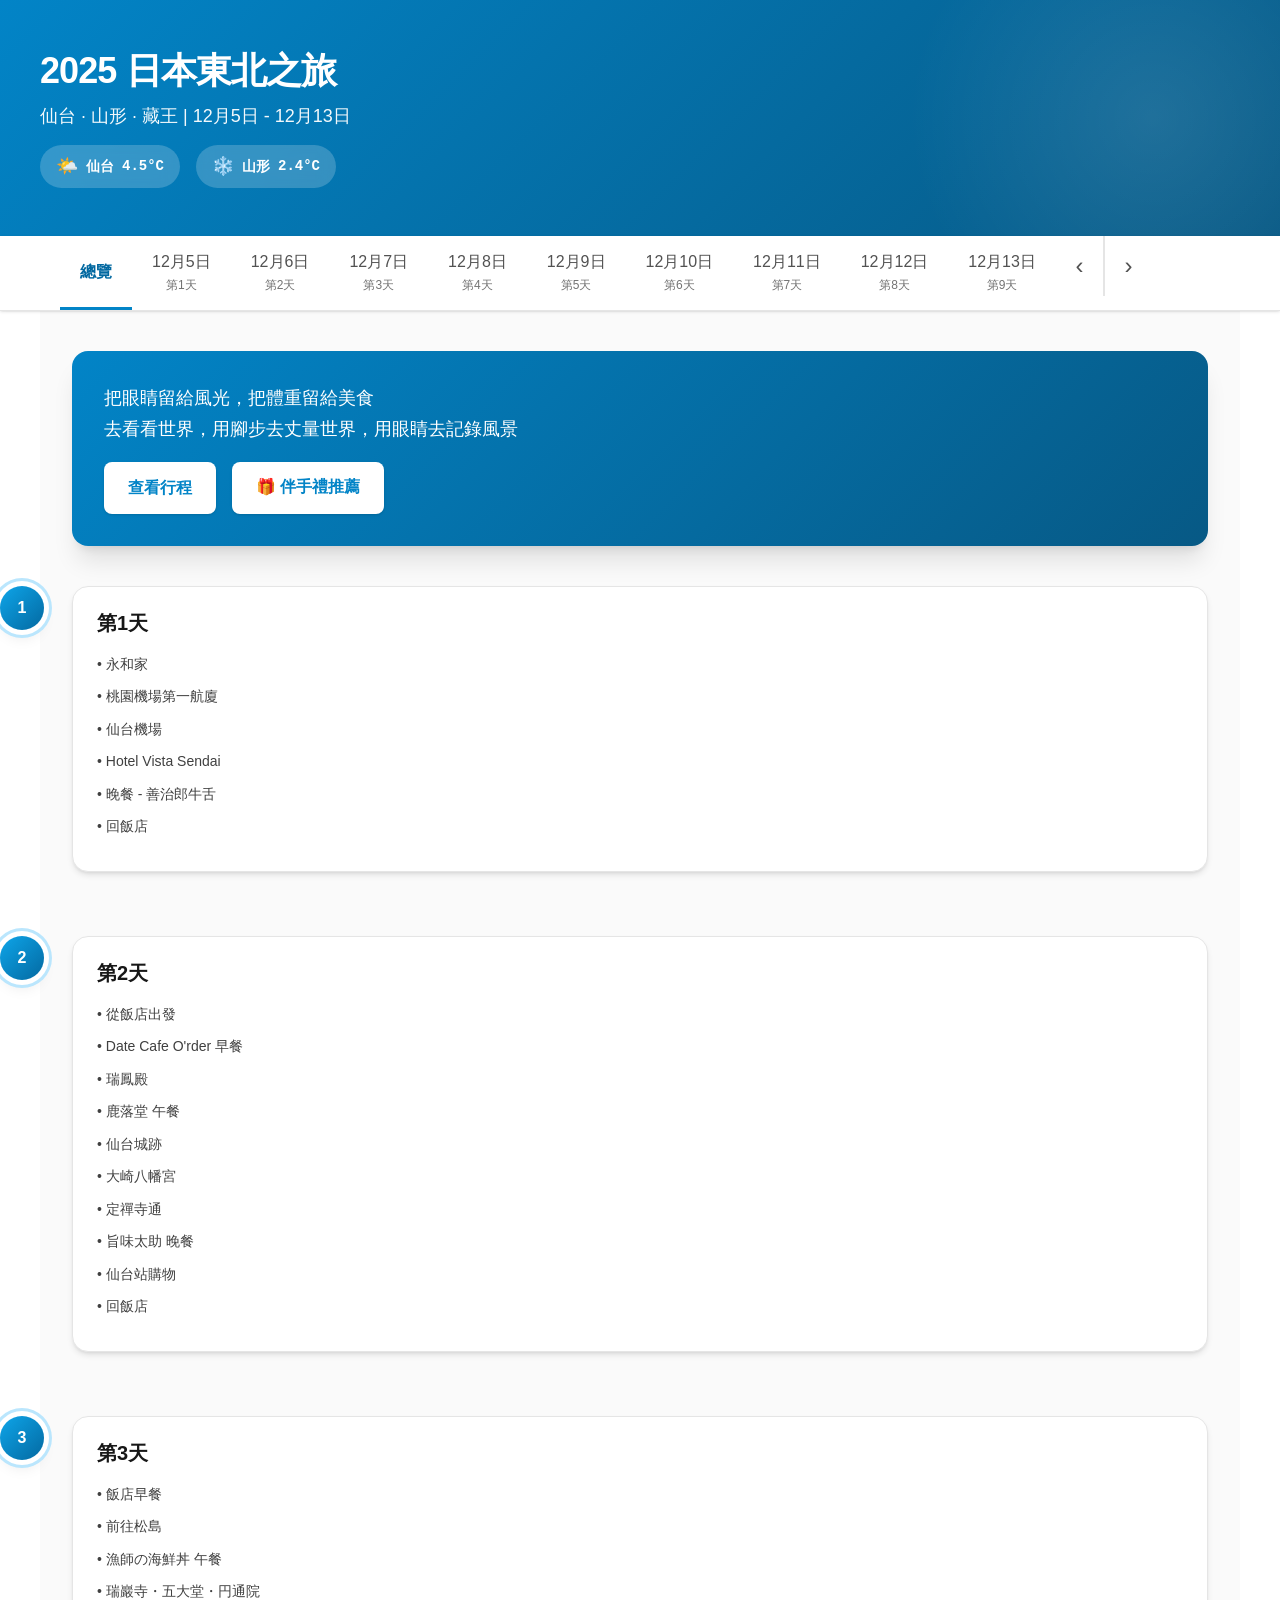
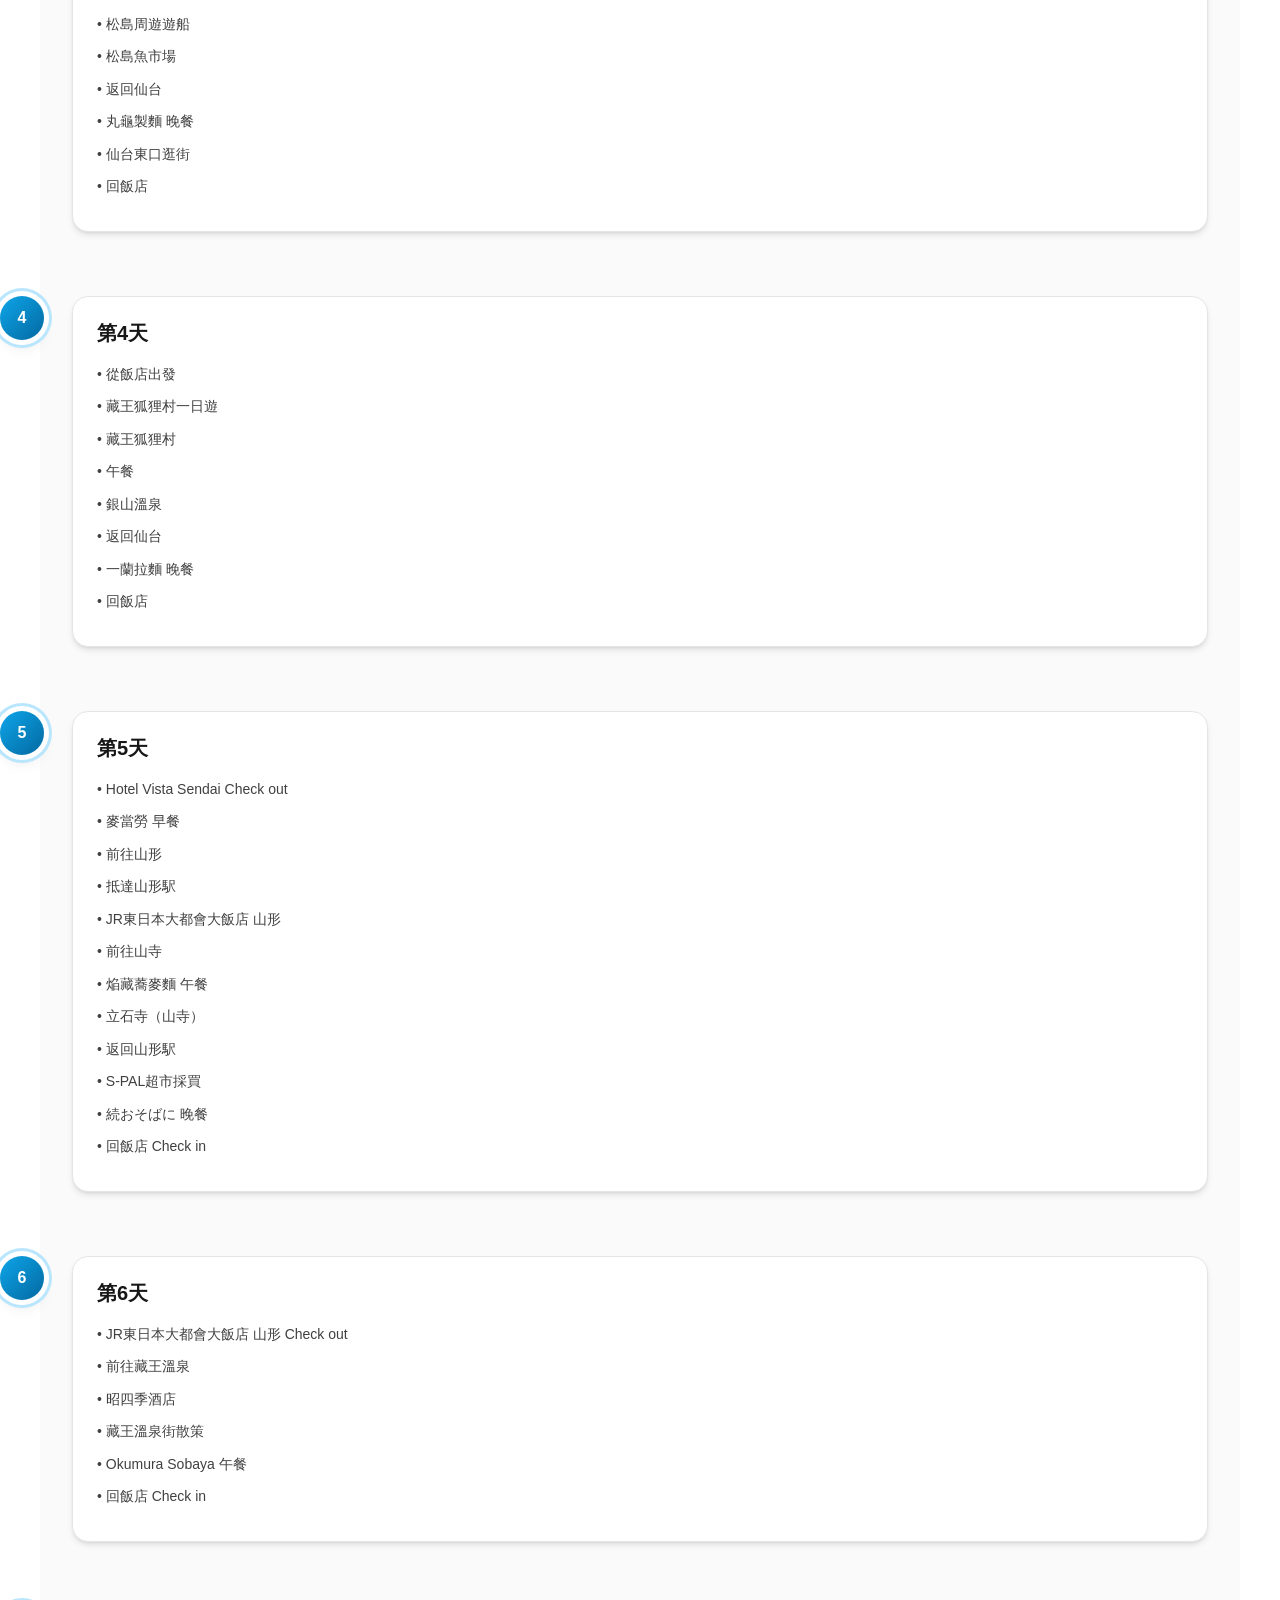
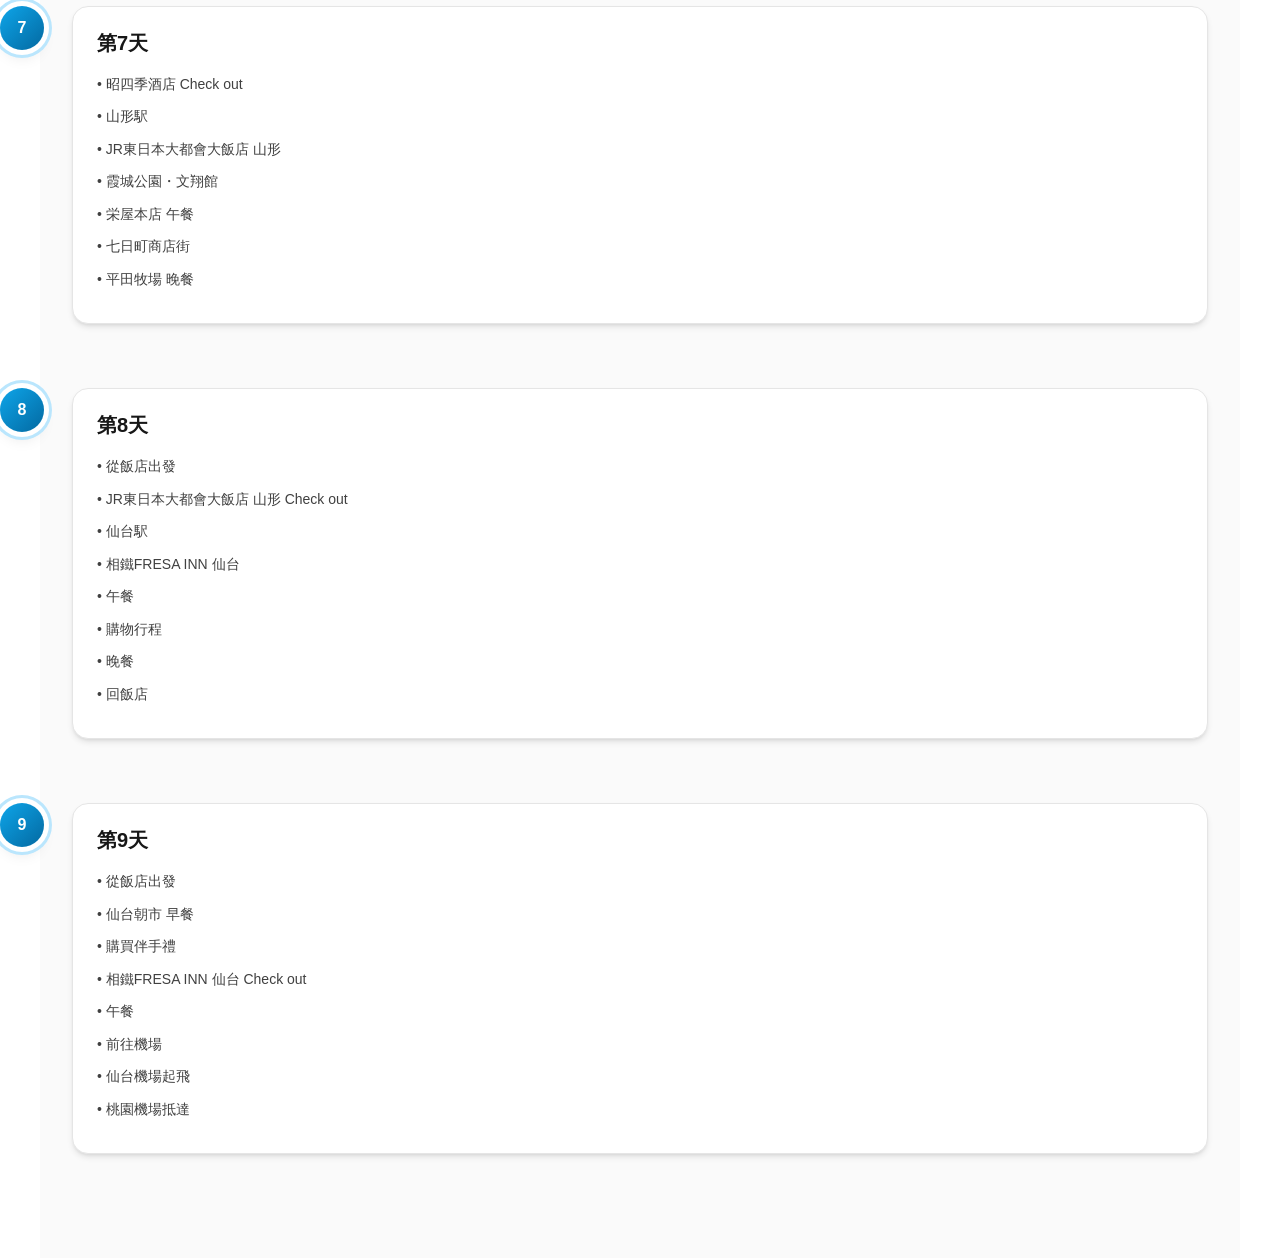
==== commit baa6669d: "feat: 伴手禮呈現改彈窗" ====
--- a/index.html
+++ b/index.html
@@ -44,32 +44,6 @@
                         <a href="https://docs.google.com/document/d/1VQ8YaB3IYx-JhTkaLkcdbFJiMRrbsyjpZIm2yDQahhA/edit?tab=t.0" target="_blank" class="overview-btn">查看行程</a>
                         <button onclick="toggleSouvenirs()" class="overview-btn souvenir-btn">🎁 伴手禮推薦</button>
                     </div>
-                </div>
-
-                <!-- Souvenirs Section -->
-                <div id="souvenirs-section" class="souvenirs-section" style="display: none;">
-                    <div class="souvenirs-header">
-                        <h2>🎁 精選伴手禮推薦</h2>
-                        <p>帶回最道地的仙台・山形風味</p>
-                    </div>
-
-                    <!-- Filters -->
-                    <div class="souvenir-filters">
-                        <div class="filter-group">
-                            <label class="filter-label">📍 地區</label>
-                            <div id="location-filters" class="filter-buttons"></div>
-                        </div>
-                        <div class="filter-group">
-                            <label class="filter-label">🏷️ 分類</label>
-                            <div id="category-filters" class="filter-buttons"></div>
-                        </div>
-                    </div>
-
-                    <!-- Stats -->
-                    <div id="souvenir-stats" class="souvenir-stats"></div>
-
-                    <!-- Grid -->
-                    <div id="souvenirs-grid" class="souvenirs-grid"></div>
                 </div>
 
                 <div id="overview-timeline"></div>
--- a/design-system.css
+++ b/design-system.css
@@ -493,42 +493,50 @@
 }
 
 /* ================================
-   SOUVENIRS SECTION
+   SOUVENIRS MODAL
    ================================ */
 
-.souvenirs-section {
+.souvenirs-modal-content {
     background: white;
+    width: 95vw;
+    max-width: 1400px;
+    height: 90vh;
     border-radius: var(--radius-lg);
-    padding: var(--spacing-8);
-    margin-bottom: var(--spacing-8);
-    box-shadow: var(--shadow-lg);
-    opacity: 0;
-    max-height: 0;
+    display: flex;
+    flex-direction: column;
     overflow: hidden;
-    transition: all 0.5s cubic-bezier(0.4, 0, 0.2, 1);
-}
-
-.souvenirs-section.active {
-    opacity: 1;
-    max-height: 3000px;
-    margin-bottom: var(--spacing-10);
-}
-
-.souvenirs-header {
-    text-align: center;
-    margin-bottom: var(--spacing-8);
-}
-
-.souvenirs-header h2 {
+    animation: scaleIn 0.3s cubic-bezier(0.34, 1.56, 0.64, 1);
+    box-shadow: 0 25px 50px -12px rgba(0, 0, 0, 0.25);
+}
+
+.souvenirs-modal-header {
+    display: flex;
+    justify-content: space-between;
+    align-items: center;
+    padding: var(--spacing-6) var(--spacing-8);
+    border-bottom: 2px solid var(--color-neutral-100);
+    background: linear-gradient(135deg, var(--color-primary-600), var(--color-primary-800));
+    color: white;
+    flex-shrink: 0;
+}
+
+.souvenirs-modal-header h2 {
     font-size: var(--font-size-3xl);
     font-weight: var(--font-weight-bold);
-    color: var(--color-primary-700);
-    margin-bottom: var(--spacing-3);
-}
-
-.souvenirs-header p {
-    font-size: var(--font-size-lg);
-    color: var(--color-neutral-600);
+    margin: 0 0 var(--spacing-2) 0;
+}
+
+.souvenirs-modal-header p {
+    font-size: var(--font-size-base);
+    margin: 0;
+    opacity: 0.9;
+}
+
+.souvenirs-modal-body {
+    flex: 1;
+    overflow-y: auto;
+    padding: var(--spacing-8);
+    background: var(--color-neutral-50);
 }
 
 .souvenir-filters {
@@ -632,6 +640,16 @@
     font-weight: var(--font-weight-bold);
     color: var(--color-primary-700);
     margin-bottom: var(--spacing-2);
+    text-decoration: none;
+    display: inline-block;
+    transition: all 0.2s ease;
+    cursor: pointer;
+}
+
+.souvenir-name:hover {
+    color: var(--color-primary-500);
+    text-decoration: underline;
+    transform: translateX(4px);
 }
 
 .souvenir-name-en {
@@ -792,7 +810,7 @@
 
 .timeline-item {
     position: relative;
-    margin-bottom: var(--spacing-12);
+    margin-bottom: var(--spacing-16);
     opacity: 0;
     animation: fadeInUp 0.6s ease-out forwards;
 }
